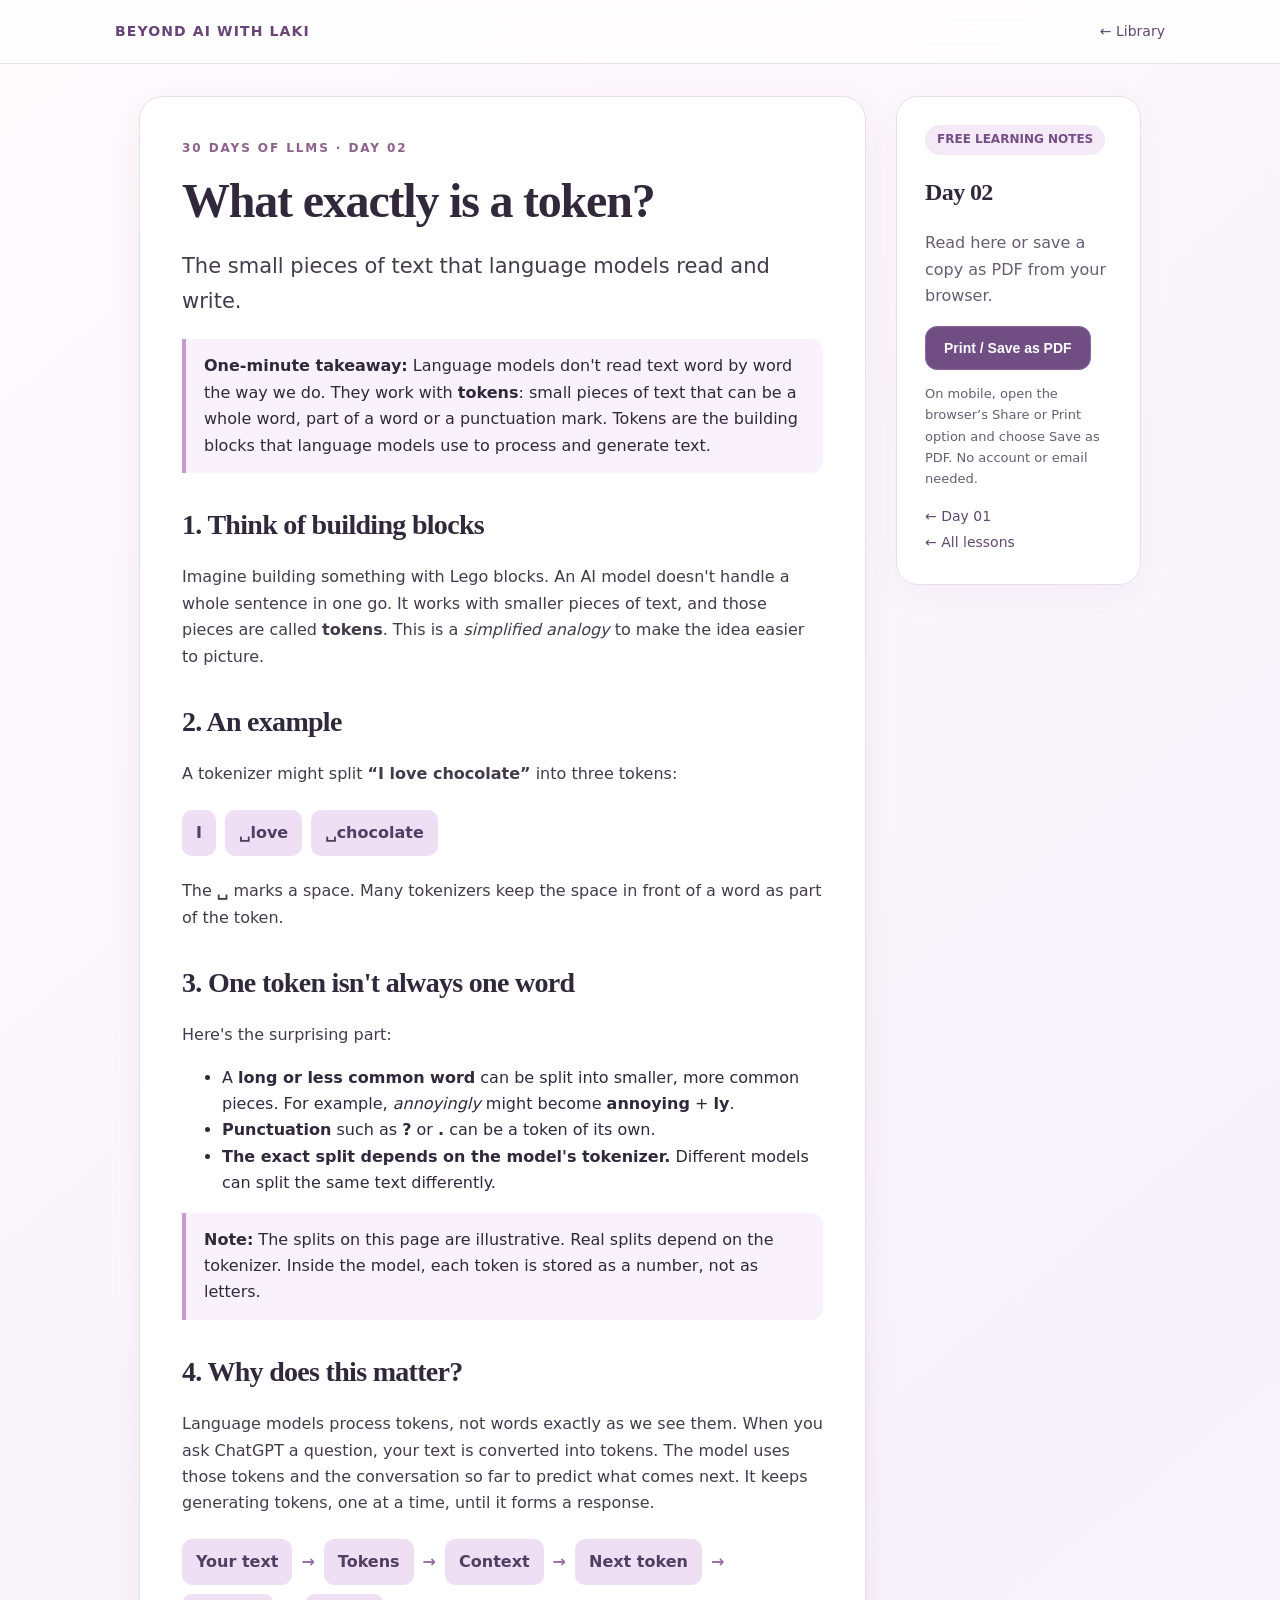
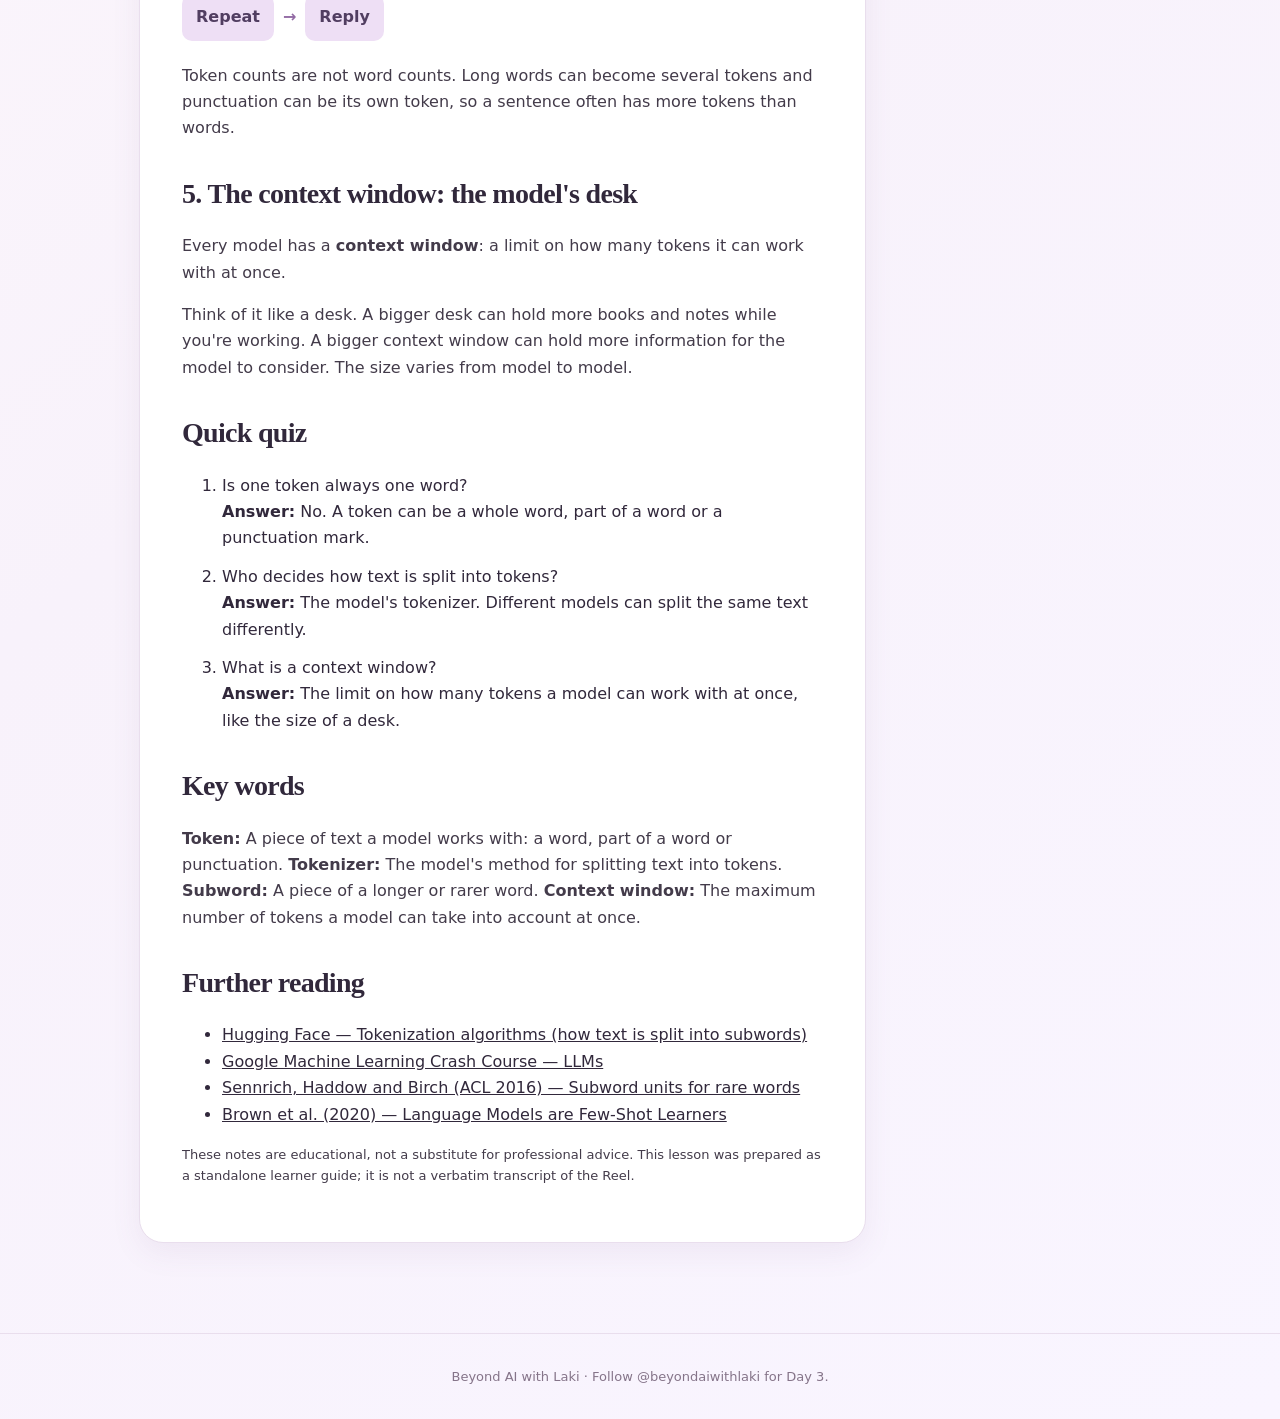
==== day/2/index.html @ c59fbfd5 "Add Learning Library: day/2/index.html (What exactly is a token?) Co-Authored-By: Claude Opus 5.5 <n" ====
<!doctype html>
<html lang="en">
<head>
<meta charset="utf-8">
<meta name="viewport" content="width=device-width,initial-scale=1">
<title>Day 02: What exactly is a token? | Beyond AI with Laki</title>
<meta name="description" content="Free beginner-friendly notes: what tokens are, how text is split, how ChatGPT uses tokens, and what a context window is.">
<link rel="stylesheet" href="/styles.css">
</head>
<body>
<nav>
<a class="brand" href="/">BEYOND AI WITH LAKI</a>
<a class="nav-link" href="/">← Library</a>
</nav>
<main>
<div class="note-layout">
<article class="notes-content" id="notes">
<div class="eyebrow">30 DAYS OF LLMs · DAY 02</div>
<h1>What exactly is a token?</h1>
<p class="lead">The small pieces of text that language models read and write.</p>
<div class="info">
<strong>One-minute takeaway:</strong> Language models don't read text word by word the way we do. They work with <strong>tokens</strong>: small pieces of text that can be a whole word, part of a word or a punctuation mark. Tokens are the building blocks that language models use to process and generate text.</div>

<h2>1. Think of building blocks</h2>
<p>Imagine building something with Lego blocks. An AI model doesn't handle a whole sentence in one go. It works with smaller pieces of text, and those pieces are called <strong>tokens</strong>. This is a <em>simplified analogy</em> to make the idea easier to picture.</p>

<h2>2. An example</h2>
<p>A tokenizer might split <strong>“I love chocolate”</strong> into three tokens:</p>
<div class="flow" aria-label="Illustrative split of I love chocolate into three tokens">
<span class="step">I</span>
<span class="step">␣love</span>
<span class="step">␣chocolate</span>
</div>
<p>The <strong>␣</strong> marks a space. Many tokenizers keep the space in front of a word as part of the token.</p>

<h2>3. One token isn't always one word</h2>
<p>Here's the surprising part:</p>
<ul>
<li>A <strong>long or less common word</strong> can be split into smaller, more common pieces. For example, <em>annoyingly</em> might become <strong>annoying</strong> + <strong>ly</strong>.</li>
<li><strong>Punctuation</strong> such as <strong>?</strong> or <strong>.</strong> can be a token of its own.</li>
<li><strong>The exact split depends on the model's tokenizer.</strong> Different models can split the same text differently.</li>
</ul>
<div class="info">
<strong>Note:</strong> The splits on this page are illustrative. Real splits depend on the tokenizer. Inside the model, each token is stored as a number, not as letters.</div>

<h2>4. Why does this matter?</h2>
<p>Language models process tokens, not words exactly as we see them. When you ask ChatGPT a question, your text is converted into tokens. The model uses those tokens and the conversation so far to predict what comes next. It keeps generating tokens, one at a time, until it forms a response.</p>
<div class="flow" aria-label="Simplified process from prompt to reply">
<span class="step">Your text</span>
<span class="arrow">→</span>
<span class="step">Tokens</span>
<span class="arrow">→</span>
<span class="step">Context</span>
<span class="arrow">→</span>
<span class="step">Next token</span>
<span class="arrow">→</span>
<span class="step">Repeat</span>
<span class="arrow">→</span>
<span class="step">Reply</span>
</div>
<p>Token counts are not word counts. Long words can become several tokens and punctuation can be its own token, so a sentence often has more tokens than words.</p>

<h2>5. The context window: the model's desk</h2>
<p>Every model has a <strong>context window</strong>: a limit on how many tokens it can work with at once.</p>
<p>Think of it like a desk. A bigger desk can hold more books and notes while you're working. A bigger context window can hold more information for the model to consider. The size varies from model to model.</p>

<h2 class="pagebreak">Quick quiz</h2>
<ol class="quiz">
<li>Is one token always one word?<br>
<strong>Answer:</strong> No. A token can be a whole word, part of a word or a punctuation mark.</li>
<li>Who decides how text is split into tokens?<br>
<strong>Answer:</strong> The model's tokenizer. Different models can split the same text differently.</li>
<li>What is a context window?<br>
<strong>Answer:</strong> The limit on how many tokens a model can work with at once, like the size of a desk.</li>
</ol>

<h2>Key words</h2>
<p>
<strong>Token:</strong> A piece of text a model works with: a word, part of a word or punctuation. <strong>Tokenizer:</strong> The model's method for splitting text into tokens. <strong>Subword:</strong> A piece of a longer or rarer word. <strong>Context window:</strong> The maximum number of tokens a model can take into account at once.</p>

<h2>Further reading</h2>
<ul class="sources">
<li>
<a href="https://huggingface.co/docs/transformers/tokenizer_summary" rel="noopener noreferrer">Hugging Face — Tokenization algorithms (how text is split into subwords)</a>
</li>
<li>
<a href="https://developers.google.com/machine-learning/crash-course/llm" rel="noopener noreferrer">Google Machine Learning Crash Course — LLMs</a>
</li>
<li>
<a href="https://arxiv.org/abs/1508.07909" rel="noopener noreferrer">Sennrich, Haddow and Birch (ACL 2016) — Subword units for rare words</a>
</li>
<li>
<a href="https://arxiv.org/abs/2005.14165" rel="noopener noreferrer">Brown et al. (2020) — Language Models are Few-Shot Learners</a>
</li>
</ul>
<p class="small">These notes are educational, not a substitute for professional advice. This lesson was prepared as a standalone learner guide; it is not a verbatim transcript of the Reel.</p>
</article>
<aside class="sidebar no-print">
<div class="card">
<span class="tag">FREE LEARNING NOTES</span>
<h3>Day 02</h3>
<p>Read here or save a copy as PDF from your browser.</p>
<button class="button primary" type="button" onclick="window.print()">Print / Save as PDF</button>
<p class="small">On mobile, open the browser’s Share or Print option and choose Save as PDF. No account or email needed.</p>
<a class="nav-link" href="/day/1/">← Day 01</a><br>
<a class="nav-link" href="/">← All lessons</a>
</div>
</aside>
</div>
</main>
<div class="footer">Beyond AI with Laki · Follow @beyondaiwithlaki for Day 3.</div>
</body>
</html>
---- styles.css ----
:root{color-scheme:light;--ink:#31283b;--muted:#665e70;--pink:#ebbed2;--lav:#d8c7f0;--violet:#77558c;--paper:#fffafc;--line:#e9deed}*{box-sizing:border-box}html{scroll-behavior:smooth}body{margin:0;background:linear-gradient(140deg,#fffafc 0%,#f8f2fb 55%,#f9f5ff 100%);color:var(--ink);font-family:system-ui,-apple-system,"Segoe UI",sans-serif;line-height:1.65}a{color:inherit}nav{display:flex;align-items:center;justify-content:space-between;gap:14px;padding:20px max(24px,calc((100vw - 1050px)/2));background:#ffffffb8;border-bottom:1px solid var(--line);backdrop-filter:blur(10px)}.brand{font-size:14px;letter-spacing:.08em;font-weight:800;text-decoration:none;color:#684477}.nav-link{font-size:14px;text-decoration:none;color:#604971}main{max-width:1050px;margin:auto;padding:32px 24px 90px}.eyebrow{font-size:12px;font-weight:800;letter-spacing:.16em;text-transform:uppercase;color:#8c618b}.hero{padding:64px 0 44px;display:grid;grid-template-columns:1.25fr .75fr;gap:40px;align-items:center}h1,h2,h3{font-family:Georgia,"Times New Roman",serif;line-height:1.15;letter-spacing:-.025em}h1{font-size:clamp(40px,6vw,72px);margin:14px 0 18px}h2{font-size:clamp(28px,4vw,42px)}h3{font-size:24px}p{color:var(--muted)}.lead{font-size:clamp(17px,2.2vw,21px);max-width:650px}.buttons{display:flex;gap:12px;flex-wrap:wrap;margin-top:26px}.button{display:inline-flex;align-items:center;justify-content:center;gap:8px;border-radius:12px;padding:13px 18px;text-decoration:none;font-weight:750;font-size:14px;border:1px solid #8b679b;cursor:pointer}.primary{background:#704e83;color:white}.secondary{background:#fff;color:#674776}.hero-art{min-height:310px;position:relative;background:radial-gradient(circle at 30% 30%,#fff 0,#e5cfea 40%,#b99fd4 100%);border-radius:32px;box-shadow:0 20px 55px #80578827;overflow:hidden}.orb{position:absolute;border-radius:50%;border:1px solid #ffffffb0;box-shadow:inset 0 0 36px #fff8,0 15px 45px #65458430}.orb.a{width:220px;height:220px;top:43px;left:50px;background:linear-gradient(135deg,#f4c7d9,#d6caf1)}.orb.b{width:110px;height:110px;right:30px;bottom:32px;background:linear-gradient(135deg,#fff,#caa9df)}.orb.c{width:62px;height:62px;right:36px;top:44px;background:#fde6f0}.art-label{position:absolute;left:26px;bottom:27px;font-weight:800;color:#533c65;background:#ffffffb8;border-radius:10px;padding:8px 13px;font-size:13px}.card{background:#fff;border:1px solid var(--line);border-radius:22px;padding:28px;box-shadow:0 12px 36px #7f55860b}.feature-grid{display:grid;grid-template-columns:repeat(3,1fr);gap:18px;margin:28px 0 60px}.small{font-size:13px}.tag{display:inline-block;background:#f4e9f6;border-radius:30px;padding:5px 12px;font-size:12px;color:#754f86;font-weight:750}.library{display:grid;grid-template-columns:repeat(2,1fr);gap:18px}.episode{display:flex;flex-direction:column;align-items:flex-start;min-height:210px}.episode h3{margin:12px 0 5px}.episode .button{margin-top:auto}.muted{color:#7b7182}.note-layout{display:grid;grid-template-columns:minmax(0,1fr) 245px;gap:30px;align-items:start}.notes-content{background:white;border:1px solid var(--line);border-radius:24px;padding:42px;box-shadow:0 10px 30px #7f558615}.notes-content h1{font-size:48px}.notes-content h2{font-size:28px;margin-top:36px}.notes-content p{color:#433b4a}.info{border-left:4px solid #c49bd7;background:#f9f1fb;border-radius:0 12px 12px 0;padding:14px 18px}.flow{display:flex;align-items:center;gap:9px;flex-wrap:wrap;margin:22px 0}.step{padding:10px 14px;border-radius:10px;background:#eedff5;color:#513e61;font-weight:700}.arrow{color:#926aa4;font-weight:800}.sidebar{position:sticky;top:24px}.footer{text-align:center;color:#857489;border-top:1px solid var(--line);padding:32px;font-size:13px}.quiz li{margin-bottom:12px}.sources{overflow-wrap:anywhere}a:focus-visible,button:focus-visible{outline:3px solid #b38bce;outline-offset:3px}@media(max-width:760px){.hero{grid-template-columns:1fr;padding-top:38px}.hero-art{min-height:220px}.feature-grid,.library,.note-layout{grid-template-columns:1fr}.notes-content{padding:24px}.sidebar{position:static}.notes-content h1{font-size:36px}}@media print{body{background:white}nav,.buttons,.sidebar,.footer,.no-print{display:none!important}main{padding:0;max-width:none}.note-layout{display:block}.notes-content{padding:0;border:0;box-shadow:none}.notes-content h1{font-size:32pt}.notes-content h2{break-after:avoid}.notes-content p,.notes-content li{font-size:10.5pt}.notes-content a{color:#333;text-decoration:none}.card{break-inside:avoid}.pagebreak{break-before:page}}
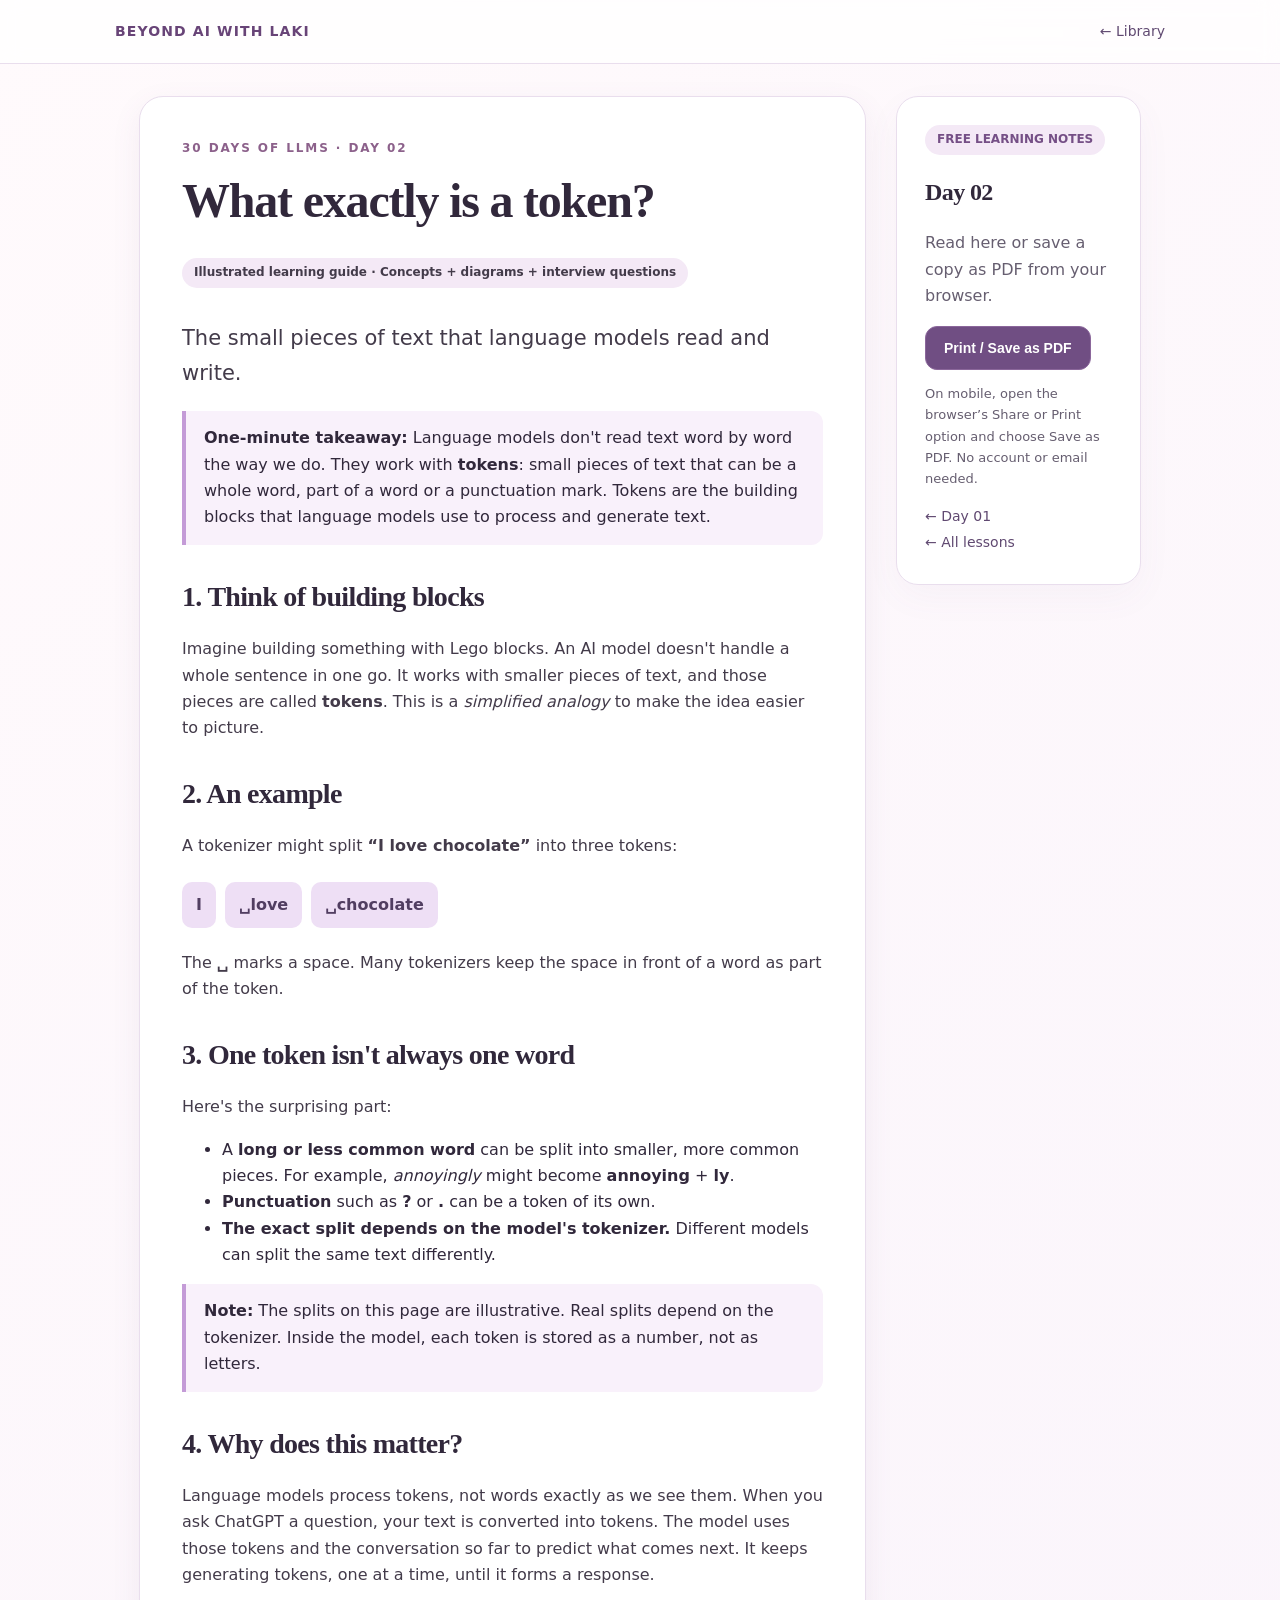
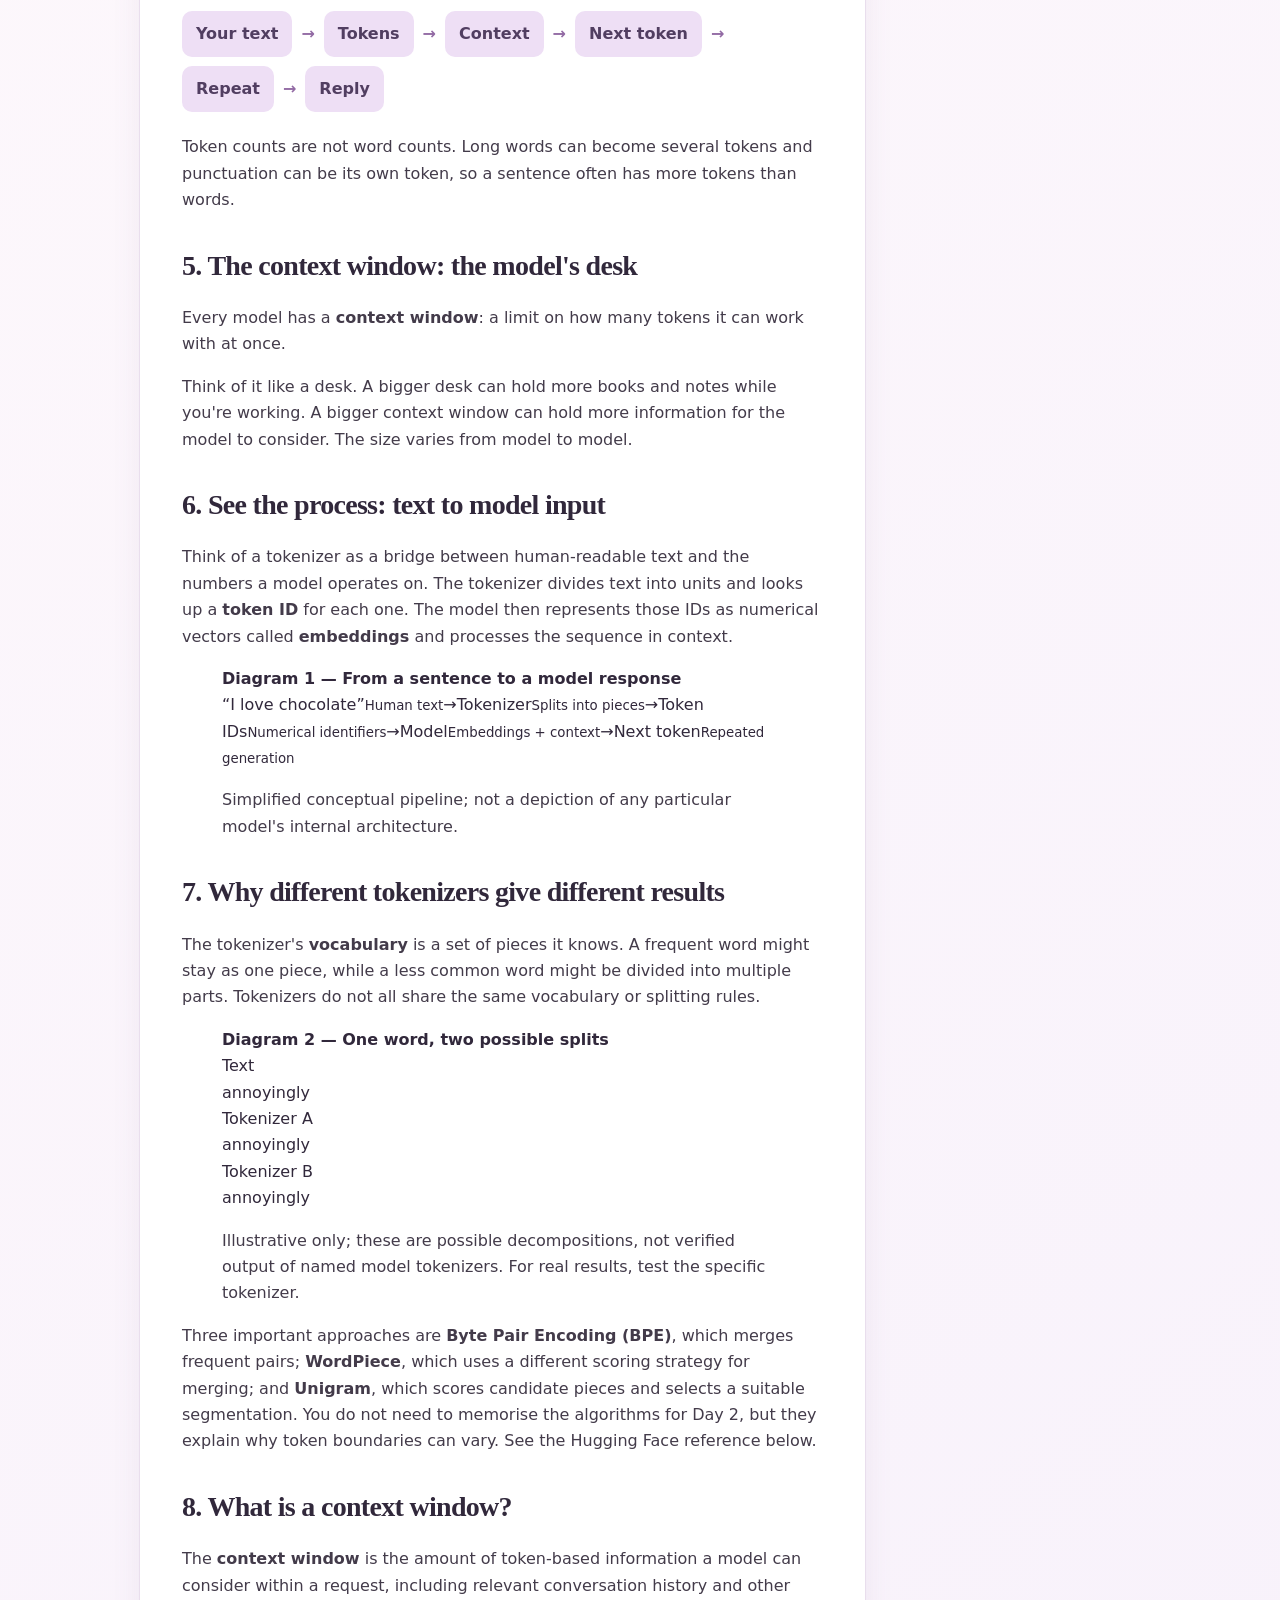
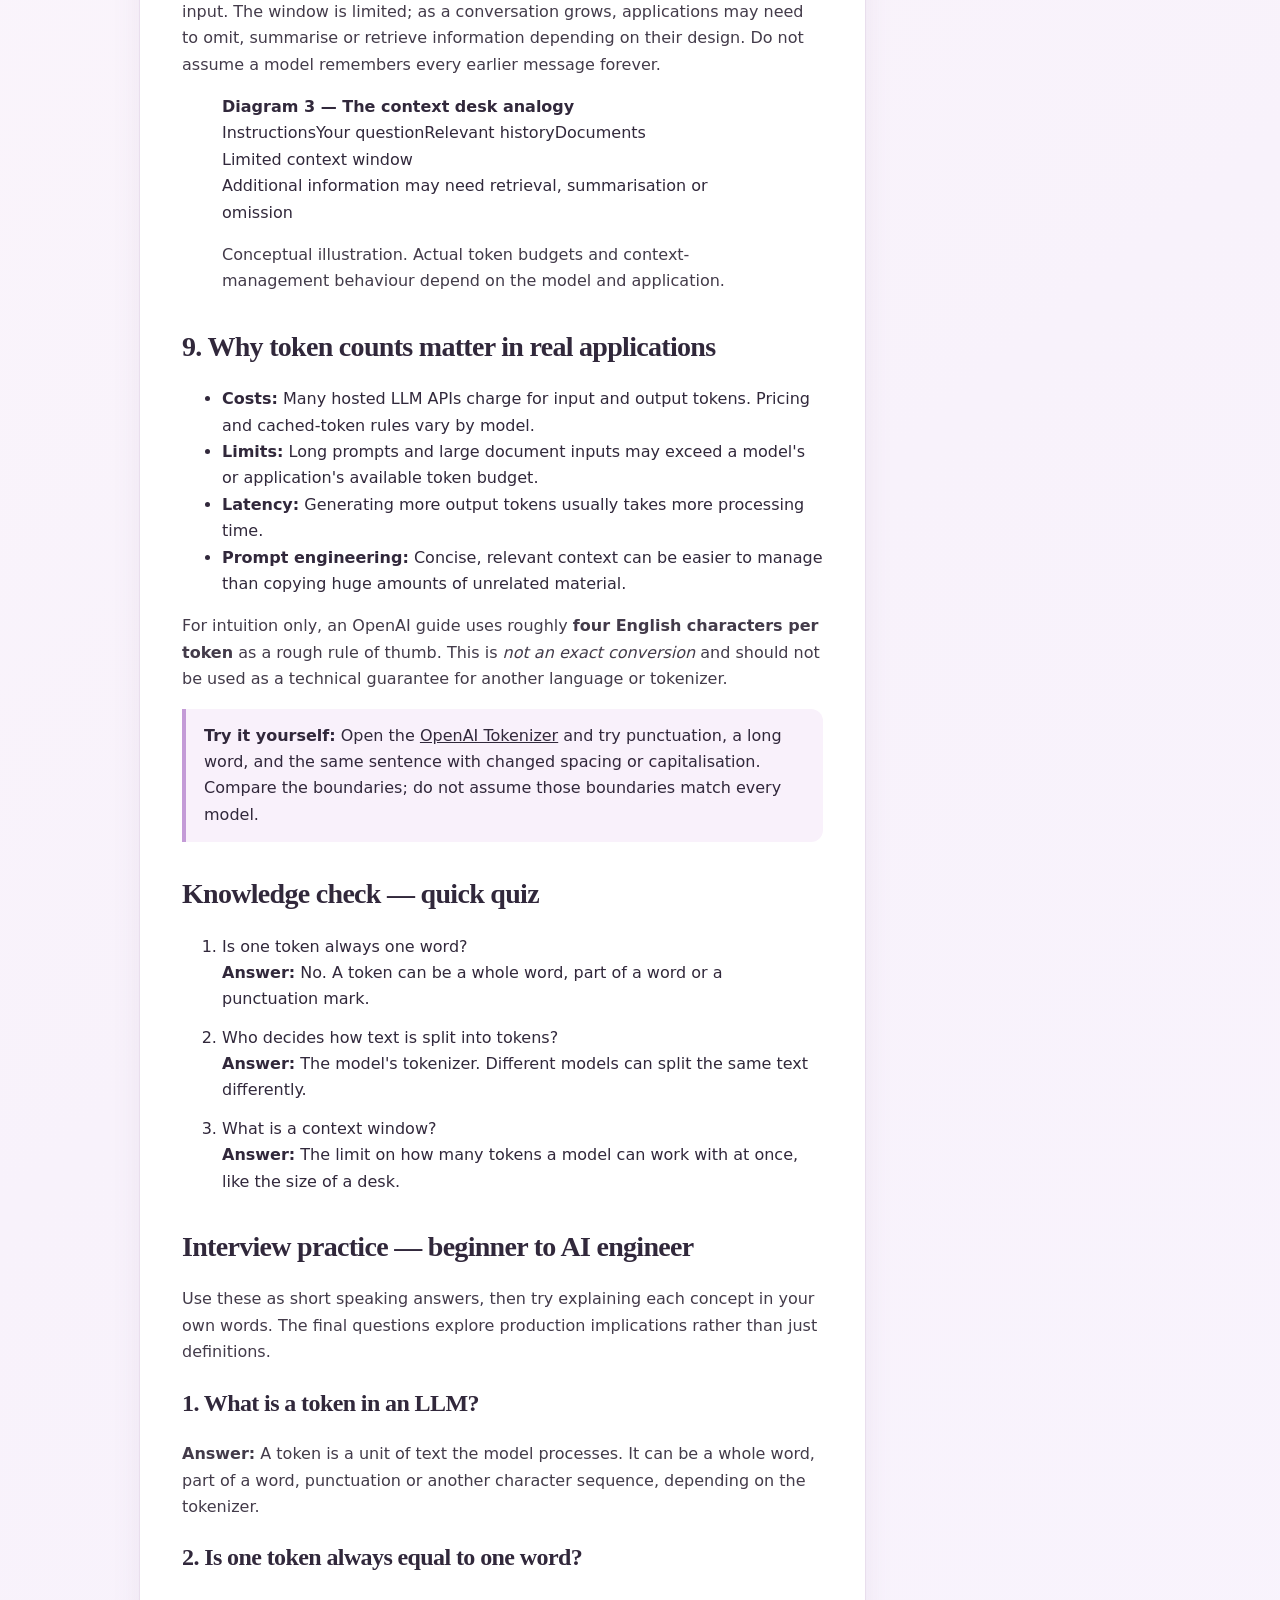
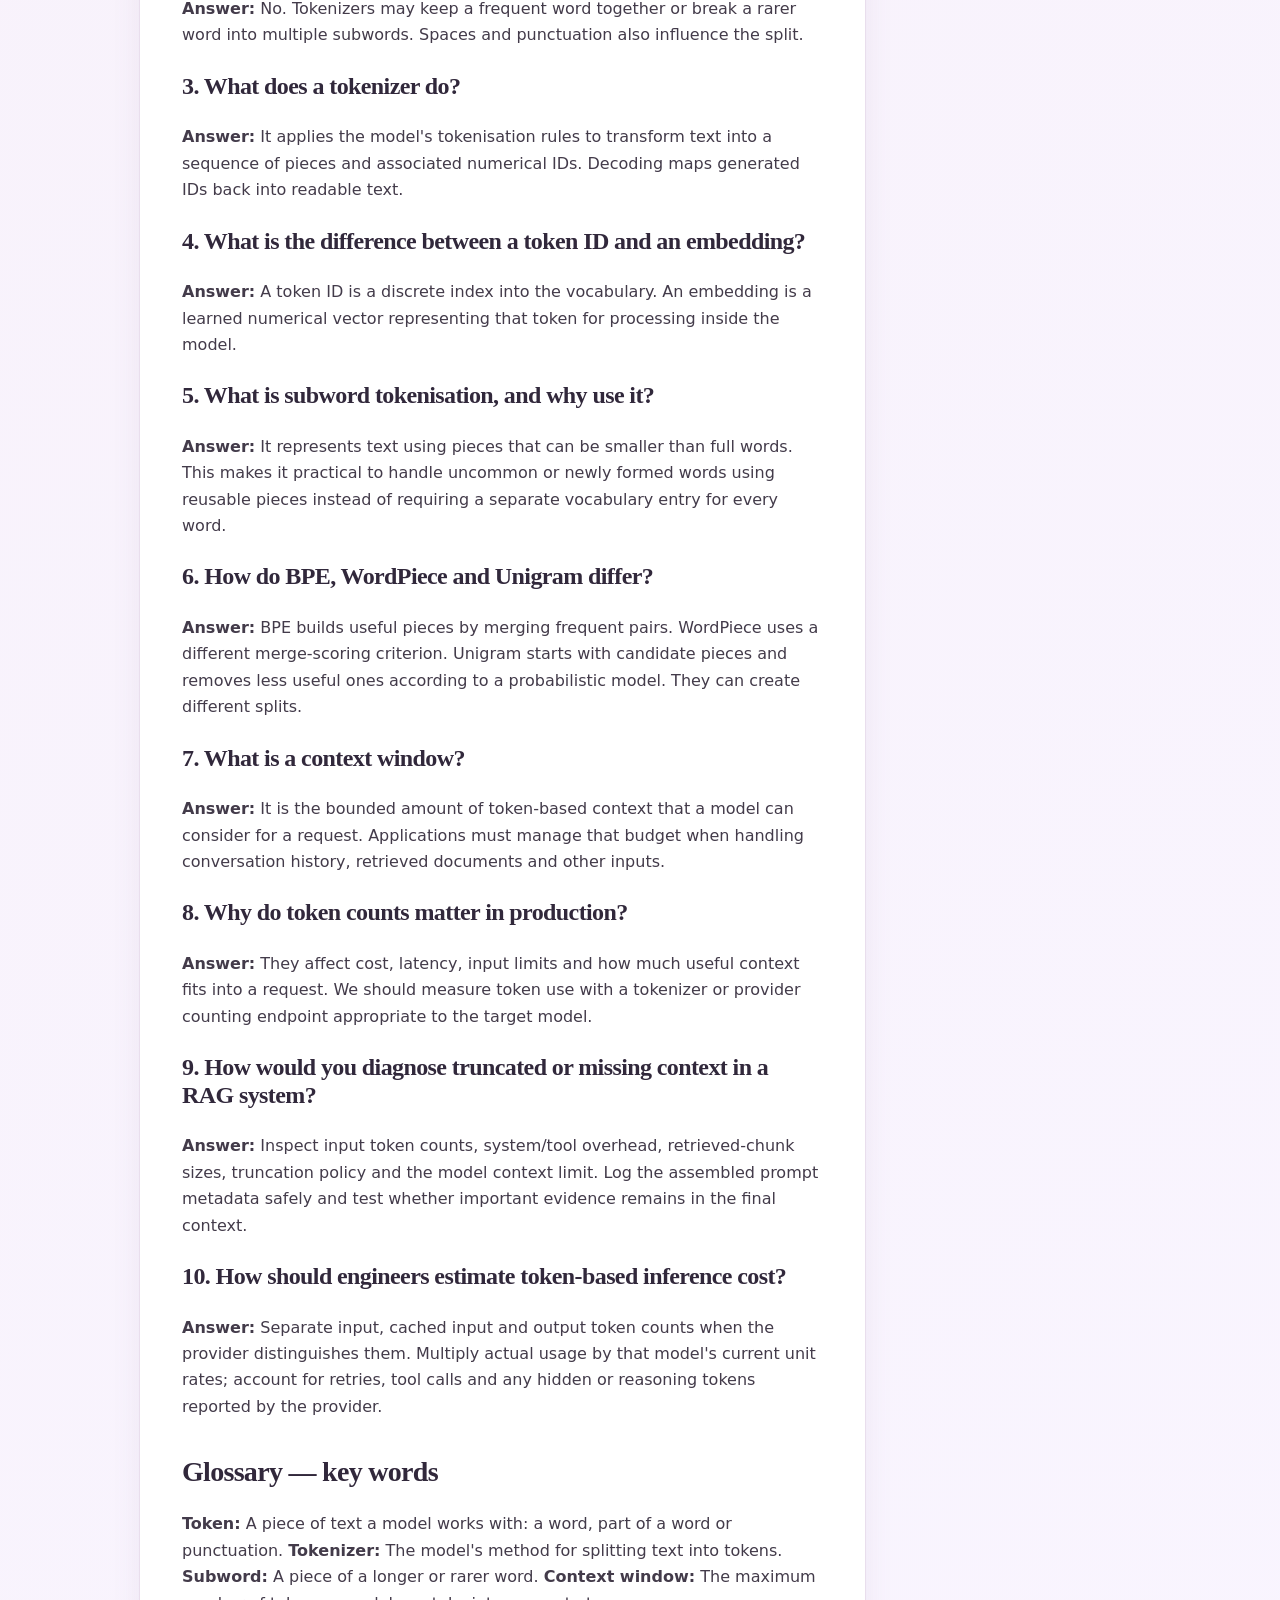
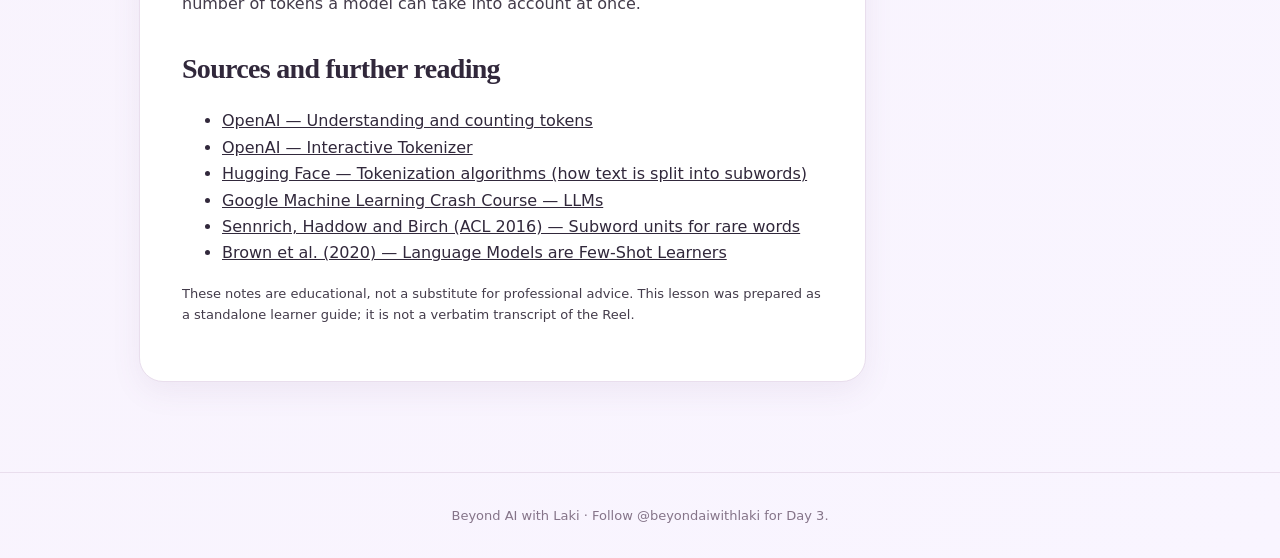
==== commit f39b50d8: "Expand Day 2 with technical diagrams, explanations and ten interview questions" ====
--- a/day/2/index.html
+++ b/day/2/index.html
@@ -16,7 +16,7 @@
 <div class="note-layout">
 <article class="notes-content" id="notes">
 <div class="eyebrow">30 DAYS OF LLMs · DAY 02</div>
-<h1>What exactly is a token?</h1>
+<h1>What exactly is a token?</h1><p class="tag">Illustrated learning guide · Concepts + diagrams + interview questions</p>
 <p class="lead">The small pieces of text that language models read and write.</p>
 <div class="info">
 <strong>One-minute takeaway:</strong> Language models don't read text word by word the way we do. They work with <strong>tokens</strong>: small pieces of text that can be a whole word, part of a word or a punctuation mark. Tokens are the building blocks that language models use to process and generate text.</div>
@@ -64,7 +64,18 @@
 <p>Every model has a <strong>context window</strong>: a limit on how many tokens it can work with at once.</p>
 <p>Think of it like a desk. A bigger desk can hold more books and notes while you're working. A bigger context window can hold more information for the model to consider. The size varies from model to model.</p>
 
-<h2 class="pagebreak">Quick quiz</h2>
+<section class="lesson-extended" aria-labelledby="deeper"><h2 id="deeper">6. See the process: text to model input</h2><p>Think of a tokenizer as a bridge between human-readable text and the numbers a model operates on. The tokenizer divides text into units and looks up a <strong>token ID</strong> for each one. The model then represents those IDs as numerical vectors called <strong>embeddings</strong> and processes the sequence in context.</p>
+<figure class="diagram" aria-labelledby="pipeline-caption"><figcaption id="pipeline-caption"><strong>Diagram 1 — From a sentence to a model response</strong></figcaption><div class="diagram-flow"><span class="diagram-node text-node">“I love chocolate”<small>Human text</small></span><span class="diagram-arrow" aria-hidden="true">→</span><span class="diagram-node pink-node">Tokenizer<small>Splits into pieces</small></span><span class="diagram-arrow" aria-hidden="true">→</span><span class="diagram-node lavender-node">Token IDs<small>Numerical identifiers</small></span><span class="diagram-arrow" aria-hidden="true">→</span><span class="diagram-node pink-node">Model<small>Embeddings + context</small></span><span class="diagram-arrow" aria-hidden="true">→</span><span class="diagram-node text-node">Next token<small>Repeated generation</small></span></div><p class="diagram-note">Simplified conceptual pipeline; not a depiction of any particular model's internal architecture.</p></figure>
+<h2>7. Why different tokenizers give different results</h2><p>The tokenizer's <strong>vocabulary</strong> is a set of pieces it knows. A frequent word might stay as one piece, while a less common word might be divided into multiple parts. Tokenizers do not all share the same vocabulary or splitting rules.</p>
+<figure class="diagram" aria-labelledby="split-caption"><figcaption id="split-caption"><strong>Diagram 2 — One word, two possible splits</strong></figcaption><div class="split-demo"><div class="split-row"><span class="split-label">Text</span><div class="token-set"><span class="token-piece original">annoyingly</span></div></div><div class="split-row"><span class="split-label">Tokenizer A</span><div class="token-set"><span class="token-piece">annoying</span><span class="token-piece">ly</span></div></div><div class="split-row"><span class="split-label">Tokenizer B</span><div class="token-set"><span class="token-piece alt">annoy</span><span class="token-piece alt">ing</span><span class="token-piece alt">ly</span></div></div></div><p class="diagram-note">Illustrative only; these are possible decompositions, not verified output of named model tokenizers. For real results, test the specific tokenizer.</p></figure>
+<p>Three important approaches are <strong>Byte Pair Encoding (BPE)</strong>, which merges frequent pairs; <strong>WordPiece</strong>, which uses a different scoring strategy for merging; and <strong>Unigram</strong>, which scores candidate pieces and selects a suitable segmentation. You do not need to memorise the algorithms for Day 2, but they explain why token boundaries can vary. See the Hugging Face reference below.</p>
+<h2>8. What is a context window?</h2><p>The <strong>context window</strong> is the amount of token-based information a model can consider within a request, including relevant conversation history and other input. The window is limited; as a conversation grows, applications may need to omit, summarise or retrieve information depending on their design. Do not assume a model remembers every earlier message forever.</p>
+<figure class="diagram" aria-labelledby="context-caption"><figcaption id="context-caption"><strong>Diagram 3 — The context desk analogy</strong></figcaption><div class="context-demo"><div class="context-desk"><span class="desk-item">Instructions</span><span class="desk-item">Your question</span><span class="desk-item">Relevant history</span><span class="desk-item">Documents</span></div><div class="desk-label">Limited context window</div><div class="desk-outside">Additional information may need retrieval, summarisation or omission</div></div><p class="diagram-note">Conceptual illustration. Actual token budgets and context-management behaviour depend on the model and application.</p></figure>
+<h2>9. Why token counts matter in real applications</h2><ul><li><strong>Costs:</strong> Many hosted LLM APIs charge for input and output tokens. Pricing and cached-token rules vary by model.</li><li><strong>Limits:</strong> Long prompts and large document inputs may exceed a model's or application's available token budget.</li><li><strong>Latency:</strong> Generating more output tokens usually takes more processing time.</li><li><strong>Prompt engineering:</strong> Concise, relevant context can be easier to manage than copying huge amounts of unrelated material.</li></ul>
+<p>For intuition only, an OpenAI guide uses roughly <strong>four English characters per token</strong> as a rough rule of thumb. This is <em>not an exact conversion</em> and should not be used as a technical guarantee for another language or tokenizer.</p>
+<div class="info"><strong>Try it yourself:</strong> Open the <a href="https://platform.openai.com/tokenizer" rel="noopener noreferrer">OpenAI Tokenizer</a> and try punctuation, a long word, and the same sentence with changed spacing or capitalisation. Compare the boundaries; do not assume those boundaries match every model.</div>
+</section>
+<h2 class="pagebreak">Knowledge check — quick quiz</h2>
 <ol class="quiz">
 <li>Is one token always one word?<br>
 <strong>Answer:</strong> No. A token can be a whole word, part of a word or a punctuation mark.</li>
@@ -74,12 +85,24 @@
 <strong>Answer:</strong> The limit on how many tokens a model can work with at once, like the size of a desk.</li>
 </ol>
 
-<h2>Key words</h2>
+<section class="interview-section" aria-labelledby="interview-heading"><h2 id="interview-heading">Interview practice — beginner to AI engineer</h2><p>Use these as short speaking answers, then try explaining each concept in your own words. The final questions explore production implications rather than just definitions.</p>
+<div class="qa-list">
+<div class="qa-item"><h3>1. What is a token in an LLM?</h3><p><strong>Answer:</strong> A token is a unit of text the model processes. It can be a whole word, part of a word, punctuation or another character sequence, depending on the tokenizer.</p></div>
+<div class="qa-item"><h3>2. Is one token always equal to one word?</h3><p><strong>Answer:</strong> No. Tokenizers may keep a frequent word together or break a rarer word into multiple subwords. Spaces and punctuation also influence the split.</p></div>
+<div class="qa-item"><h3>3. What does a tokenizer do?</h3><p><strong>Answer:</strong> It applies the model's tokenisation rules to transform text into a sequence of pieces and associated numerical IDs. Decoding maps generated IDs back into readable text.</p></div>
+<div class="qa-item"><h3>4. What is the difference between a token ID and an embedding?</h3><p><strong>Answer:</strong> A token ID is a discrete index into the vocabulary. An embedding is a learned numerical vector representing that token for processing inside the model.</p></div>
+<div class="qa-item"><h3>5. What is subword tokenisation, and why use it?</h3><p><strong>Answer:</strong> It represents text using pieces that can be smaller than full words. This makes it practical to handle uncommon or newly formed words using reusable pieces instead of requiring a separate vocabulary entry for every word.</p></div>
+<div class="qa-item"><h3>6. How do BPE, WordPiece and Unigram differ?</h3><p><strong>Answer:</strong> BPE builds useful pieces by merging frequent pairs. WordPiece uses a different merge-scoring criterion. Unigram starts with candidate pieces and removes less useful ones according to a probabilistic model. They can create different splits.</p></div>
+<div class="qa-item"><h3>7. What is a context window?</h3><p><strong>Answer:</strong> It is the bounded amount of token-based context that a model can consider for a request. Applications must manage that budget when handling conversation history, retrieved documents and other inputs.</p></div>
+<div class="qa-item"><h3>8. Why do token counts matter in production?</h3><p><strong>Answer:</strong> They affect cost, latency, input limits and how much useful context fits into a request. We should measure token use with a tokenizer or provider counting endpoint appropriate to the target model.</p></div>
+<div class="qa-item"><h3>9. How would you diagnose truncated or missing context in a RAG system?</h3><p><strong>Answer:</strong> Inspect input token counts, system/tool overhead, retrieved-chunk sizes, truncation policy and the model context limit. Log the assembled prompt metadata safely and test whether important evidence remains in the final context.</p></div>
+<div class="qa-item"><h3>10. How should engineers estimate token-based inference cost?</h3><p><strong>Answer:</strong> Separate input, cached input and output token counts when the provider distinguishes them. Multiply actual usage by that model's current unit rates; account for retries, tool calls and any hidden or reasoning tokens reported by the provider.</p></div>
+</div></section><h2>Glossary — key words</h2>
 <p>
 <strong>Token:</strong> A piece of text a model works with: a word, part of a word or punctuation. <strong>Tokenizer:</strong> The model's method for splitting text into tokens. <strong>Subword:</strong> A piece of a longer or rarer word. <strong>Context window:</strong> The maximum number of tokens a model can take into account at once.</p>
 
-<h2>Further reading</h2>
-<ul class="sources">
+<h2>Sources and further reading</h2>
+<ul class="sources"><li><a href="https://help.openai.com/en/articles/4936856-understanding-and-counting-tokens" rel="noopener noreferrer">OpenAI — Understanding and counting tokens</a></li><li><a href="https://platform.openai.com/tokenizer" rel="noopener noreferrer">OpenAI — Interactive Tokenizer</a></li>
 <li>
 <a href="https://huggingface.co/docs/transformers/tokenizer_summary" rel="noopener noreferrer">Hugging Face — Tokenization algorithms (how text is split into subwords)</a>
 </li>
